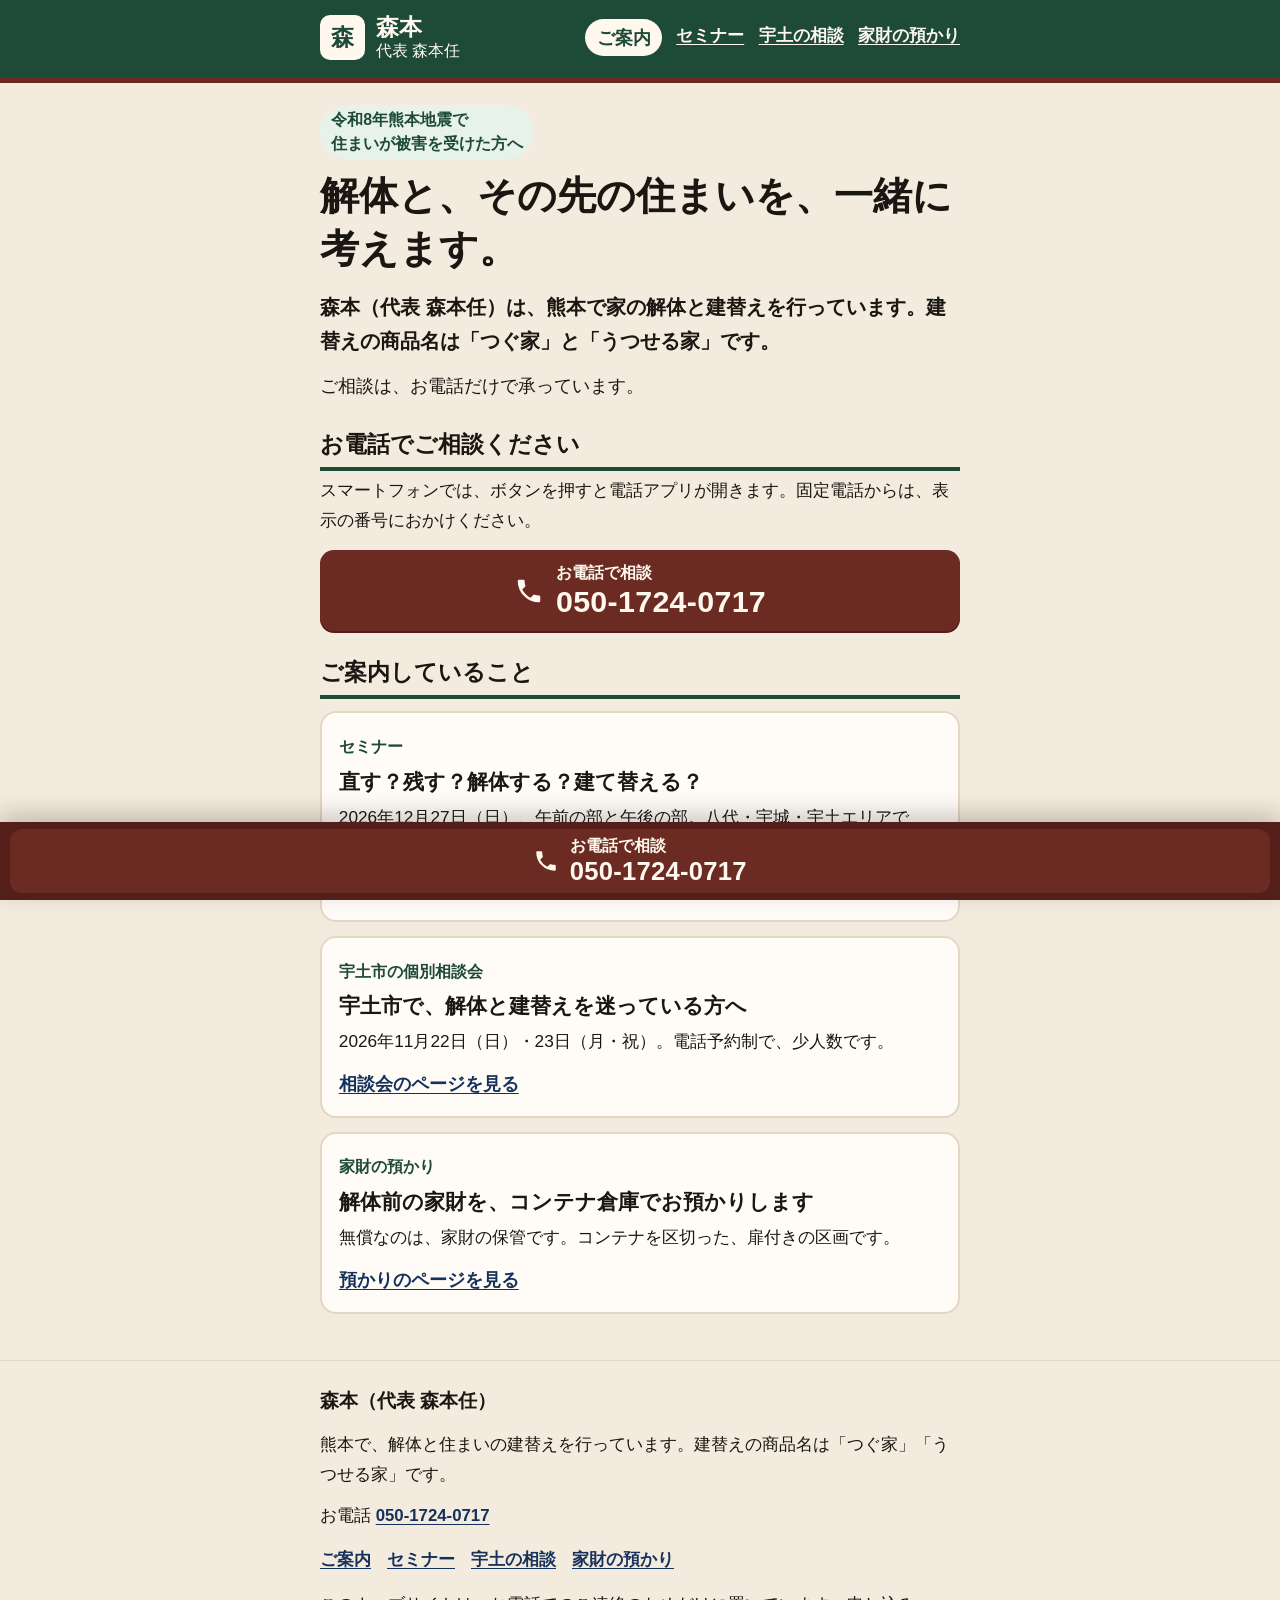
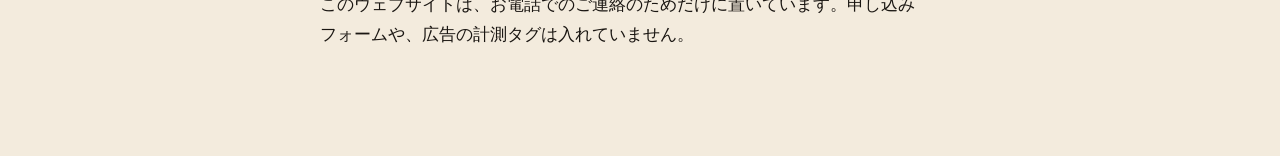
==== lp/index.html @ 6d5fef6c "Add mobile-first landing pages for Kumamoto rebuild ads Static phone-only pages for the seminar, Uto" ====
<!DOCTYPE html>
<html lang="ja">
<head>
  <meta charset="utf-8">
  <meta name="viewport" content="width=device-width, initial-scale=1">
  <meta name="format-detection" content="telephone=no, email=no, address=no">
  <meta name="robots" content="index, follow">
  <meta name="theme-color" content="#1E4A38">
  <meta name="description" content="令和8年熊本地震で被害を受けた住まいの、解体と建替え（つぐ家・うつせる家）のご相談です。森本（代表 森本任）。ご連絡はお電話のみ。050-1724-0717">
  <meta name="geo.region" content="JP-43">
  <meta name="geo.placename" content="熊本県">
  <title>森本｜熊本の住まいの再建（解体・建替え）</title>
  <link rel="canonical" href="https://morimoto811-alt.github.io/-/">
  <meta property="og:locale" content="ja_JP">
  <meta property="og:type" content="website">
  <meta property="og:site_name" content="森本">
  <meta property="og:title" content="森本｜熊本の住まいの再建（解体・建替え）">
  <meta property="og:description" content="令和8年熊本地震で被害を受けた住まいの、解体と建替え（つぐ家・うつせる家）のご相談です。森本（代表 森本任）。ご連絡はお電話のみ。050-1724-0717">
  <meta property="og:url" content="https://morimoto811-alt.github.io/-/">
  <meta property="og:image" content="https://morimoto811-alt.github.io/-/assets/og-home.png">
  <meta property="og:image:width" content="1200">
  <meta property="og:image:height" content="630">
  <meta property="og:image:alt" content="森本。住まいの再建。解体と建替えのご相談。つぐ家・うつせる家。電話 050-1724-0717">
  <meta name="twitter:card" content="summary_large_image">
  <meta name="twitter:title" content="森本｜熊本の住まいの再建（解体・建替え）">
  <meta name="twitter:description" content="令和8年熊本地震で被害を受けた住まいの、解体と建替え（つぐ家・うつせる家）のご相談です。ご連絡はお電話のみ。050-1724-0717">
  <meta name="twitter:image" content="https://morimoto811-alt.github.io/-/assets/og-home.png">
  <link rel="icon" href="assets/favicon.svg" type="image/svg+xml">
  <link rel="apple-touch-icon" href="assets/apple-touch.png">
  <link rel="stylesheet" href="assets/style.css?v=1">
</head>
<body>
  <a class="skip" href="#main">本文へ</a>
  <header class="site-header">
    <div class="wrap header-inner">
      <a class="brand" href="./">
        <span class="brand-mark" aria-hidden="true">森</span>
        <span class="brand-text">
          <span class="brand-name">森本</span>
          <span class="brand-sub">代表 森本任</span>
        </span>
      </a>
      <nav aria-label="ページ">
        <ul class="nav-list" role="list">
          <li><span aria-current="page">ご案内</span></li>
          <li><a href="seminar/">セミナー</a></li>
          <li><a href="uto/">宇土の相談</a></li>
          <li><a href="storage/">家財の預かり</a></li>
        </ul>
      </nav>
    </div>
  </header>

  <main id="main">
    <div class="wrap">
      <div class="page-hero">
        <p class="kicker">令和8年熊本地震で<br>住まいが被害を受けた方へ</p>
        <h1>解体と、その先の住まいを、一緒に考えます。</h1>
        <p class="lead">森本（代表 森本任）は、熊本で家の解体と建替えを行っています。建替えの商品名は「つぐ家」と「うつせる家」です。</p>
        <p>ご相談は、お電話だけで承っています。</p>
      </div>

      <section class="cta" aria-labelledby="call-title">
        <h2 id="call-title">お電話でご相談ください</h2>
        <p class="dial-help">スマートフォンでは、ボタンを押すと電話アプリが開きます。固定電話からは、表示の番号におかけください。</p>
        <a class="call-btn" href="tel:05017240717">
          <svg class="phone-icon" viewBox="0 0 24 24" width="30" height="30" aria-hidden="true" focusable="false">
            <path fill="currentColor" d="M6.62 10.79a15.05 15.05 0 0 0 6.59 6.59l2.2-2.2a1 1 0 0 1 1.01-.24 11.36 11.36 0 0 0 3.58.57 1 1 0 0 1 1 1V20a1 1 0 0 1-1 1A17 17 0 0 1 3 4a1 1 0 0 1 1-1h3.5a1 1 0 0 1 1 1c0 1.25.2 2.45.57 3.57a1 1 0 0 1-.25 1.02l-2.2 2.2z"/>
          </svg>
          <span class="call-btn-text">
            <span class="call-btn-kicker">お電話で相談</span>
            <span class="call-btn-number">050-1724-0717</span>
          </span>
        </a>
      </section>

      <section aria-labelledby="guide-title">
        <h2 id="guide-title">ご案内していること</h2>
        <div class="doors">
          <a class="door" href="seminar/">
            <span class="door-kicker">セミナー</span>
            <span class="door-title">直す？残す？解体する？建て替える？</span>
            <span class="door-text">2026年12月27日（日）、午前の部と午後の部。八代・宇城・宇土エリアです。詳細は調整中です。</span>
            <span class="door-more">セミナーのページを見る</span>
          </a>
          <a class="door" href="uto/">
            <span class="door-kicker">宇土市の個別相談会</span>
            <span class="door-title">宇土市で、解体と建替えを迷っている方へ</span>
            <span class="door-text">2026年11月22日（日）・23日（月・祝）。電話予約制で、少人数です。</span>
            <span class="door-more">相談会のページを見る</span>
          </a>
          <a class="door" href="storage/">
            <span class="door-kicker">家財の預かり</span>
            <span class="door-title">解体前の家財を、コンテナ倉庫でお預かりします</span>
            <span class="door-text">無償なのは、家財の保管です。コンテナを区切った、扉付きの区画です。</span>
            <span class="door-more">預かりのページを見る</span>
          </a>
        </div>
      </section>
    </div>
  </main>

  <footer class="site-footer">
    <div class="wrap">
      <p class="footer-name">森本（代表 森本任）</p>
      <p>熊本で、解体と住まいの建替えを行っています。建替えの商品名は「つぐ家」「うつせる家」です。</p>
      <p>お電話 <a class="num" href="tel:05017240717">050-1724-0717</a></p>
      <ul class="footer-nav" role="list">
        <li><a href="./">ご案内</a></li>
        <li><a href="seminar/">セミナー</a></li>
        <li><a href="uto/">宇土の相談</a></li>
        <li><a href="storage/">家財の預かり</a></li>
      </ul>
      <p class="footer-meta">このウェブサイトは、お電話でのご連絡のためだけに置いています。申し込みフォームや、広告の計測タグは入れていません。</p>
    </div>
  </footer>

  <div class="sticky-call">
    <a href="tel:05017240717">
      <svg class="phone-icon" viewBox="0 0 24 24" width="26" height="26" aria-hidden="true" focusable="false">
        <path fill="currentColor" d="M6.62 10.79a15.05 15.05 0 0 0 6.59 6.59l2.2-2.2a1 1 0 0 1 1.01-.24 11.36 11.36 0 0 0 3.58.57 1 1 0 0 1 1 1V20a1 1 0 0 1-1 1A17 17 0 0 1 3 4a1 1 0 0 1 1-1h3.5a1 1 0 0 1 1 1c0 1.25.2 2.45.57 3.57a1 1 0 0 1-.25 1.02l-2.2 2.2z"/>
      </svg>
      <span>
        <span class="sticky-kicker">お電話で相談</span>
        <span class="sticky-num">050-1724-0717</span>
      </span>
    </a>
  </div>
</body>
</html>
---- lp/assets/style.css ----
/* 森本 — shared styles for the housing-rebuild landing pages.
   Mobile first, large type, high contrast. No webfonts. */

:root {
  color-scheme: light;
  --ink: #1a1612;
  --ink-soft: #3a342c;
  --paper: #f3ebdd;
  --card: #fffcf7;
  --line: #e4d6c4;
  --forest: #1e4a38;
  --forest-soft: #e7f2ea;
  --brick: #6b2b22;
  --brick-deep: #541f18;
  --cream: #fff8ee;
  --notice: #fff4dc;
  --notice-line: #6b4a16;
  --link: #16325c;
  --focus: #1a1612;
  --focus-on-dark: #ffe08a;
  --font: "Hiragino Sans", "Hiragino Kaku Gothic ProN", "Noto Sans JP", "Yu Gothic Medium", "YuGothic", "Meiryo", sans-serif;
  --wrap: 40rem;
  --sticky-space: 6.25rem;
}

*,
*::before,
*::after {
  box-sizing: border-box;
}

html {
  -webkit-text-size-adjust: 100%;
}

body {
  margin: 0;
  background: var(--paper);
  color: var(--ink);
  font-family: var(--font);
  font-size: 1.125rem;
  line-height: 1.8;
  line-break: strict;
  padding-bottom: calc(var(--sticky-space) + env(safe-area-inset-bottom, 0px));
}

img,
svg {
  max-width: 100%;
  height: auto;
}

p,
h1,
h2,
ul,
ol,
dl,
figure {
  margin: 0;
}

p + p {
  margin-top: 0.7rem;
}

a {
  color: var(--link);
  text-underline-offset: 0.18em;
}

a:visited {
  color: var(--link);
}

:focus-visible {
  outline: 3px solid var(--focus);
  outline-offset: 3px;
}

.skip {
  position: absolute;
  left: 0.6rem;
  top: 0.5rem;
  transform: translateY(-200%);
  background: var(--card);
  color: var(--ink);
  font-weight: 800;
  padding: 0.45rem 0.8rem;
  z-index: 50;
}

.skip:focus {
  transform: none;
}

.wrap {
  width: min(var(--wrap), calc(100% - 2.25rem));
  margin-inline: auto;
}

.site-header {
  background: var(--forest);
  color: var(--cream);
  border-bottom: 6px solid var(--brick);
  padding: 0.85rem 0 0.95rem;
}

.site-header :focus-visible,
.sticky-call :focus-visible {
  outline-color: var(--focus-on-dark);
}

.header-inner {
  display: flex;
  flex-direction: column;
  gap: 0.75rem;
}

.brand {
  display: flex;
  align-items: center;
  gap: 0.7rem;
  color: var(--cream);
  text-decoration: none;
  width: fit-content;
}

.brand:visited {
  color: var(--cream);
}

.brand-mark {
  width: 2.8rem;
  height: 2.8rem;
  display: grid;
  place-items: center;
  flex: none;
  background: var(--cream);
  color: var(--forest);
  font-weight: 800;
  font-size: 1.45rem;
  line-height: 1;
  border-radius: 10px;
}

.brand-name {
  display: block;
  font-size: 1.45rem;
  font-weight: 800;
  line-height: 1.15;
}

.brand-sub {
  display: block;
  font-size: 1rem;
  font-weight: 500;
  line-height: 1.35;
}

.nav-list {
  display: flex;
  flex-wrap: wrap;
  gap: 0.45rem 0.9rem;
  list-style: none;
  margin: 0;
  padding: 0;
}

.nav-list a {
  color: var(--cream);
  font-weight: 700;
  font-size: 1.05rem;
}

.nav-list a:visited {
  color: var(--cream);
}

.nav-list [aria-current="page"] {
  display: inline-block;
  background: var(--cream);
  color: var(--forest);
  font-weight: 800;
  text-decoration: none;
  border-radius: 999px;
  padding: 0.15rem 0.7rem;
}

main {
  padding: 1.35rem 0 0.5rem;
}

main .wrap > * + * {
  margin-top: 1.65rem;
}

.kicker {
  display: inline-block;
  margin: 0 0 0.7rem;
  padding: 0.2rem 0.7rem;
  background: var(--forest-soft);
  color: var(--forest);
  font-weight: 800;
  font-size: 1rem;
  line-height: 1.5;
  border-radius: 999px;
}

h1 {
  font-size: clamp(1.85rem, 8vw, 2.45rem);
  line-height: 1.35;
  font-weight: 800;
  letter-spacing: 0;
}

.questions {
  font-size: clamp(2.05rem, 9vw, 2.8rem);
  line-height: 1.28;
}

.questions > span {
  display: block;
}

.q {
  color: var(--brick);
}

.keep {
  white-space: nowrap;
}

.lead {
  margin-top: 0.85rem;
  font-size: 1.28rem;
  font-weight: 700;
  line-height: 1.7;
}

h2 {
  font-size: 1.42rem;
  line-height: 1.4;
  font-weight: 800;
  margin: 0 0 0.8rem;
  padding-bottom: 0.35rem;
  border-bottom: 4px solid var(--forest);
}

.panel,
.campaign,
.people li,
.door {
  background: var(--card);
  border: 1px solid var(--line);
  border-radius: 16px;
}

.panel {
  padding: 0.35rem 1.05rem 0.45rem;
}

.panel + p,
.points + p {
  margin-top: 0.95rem;
}

.facts > div {
  padding: 0.85rem 0;
  border-top: 1px solid var(--line);
}

.facts > div:first-child {
  border-top: 0;
}

.facts dt {
  font-size: 1rem;
  font-weight: 800;
  color: var(--forest);
  line-height: 1.45;
}

.facts dd {
  margin: 0.15rem 0 0;
  font-size: 1.28rem;
  font-weight: 700;
  line-height: 1.55;
}

.note {
  display: block;
  margin-top: 0.25rem;
  font-size: 1.05rem;
  font-weight: 500;
  color: var(--ink);
  line-height: 1.6;
}

.notice {
  background: var(--notice);
  border: 3px solid var(--notice-line);
  border-radius: 14px;
  padding: 0.9rem 1rem 1rem;
  color: var(--ink);
}

.notice p {
  font-weight: 700;
  font-size: 1.12rem;
  line-height: 1.7;
}

.notice-label {
  font-size: 1.18rem;
  font-weight: 800;
}

.campaign {
  border: 2px solid var(--forest);
  padding: 1.1rem 1.05rem 1.05rem;
}

.campaign h2 {
  margin-bottom: 0.7rem;
}

.campaign-lead {
  font-size: 1.18rem;
  font-weight: 700;
}

.campaign-figure {
  margin: 0.55rem 0 0.9rem;
  font-size: clamp(1.85rem, 7.5vw, 2.35rem);
  font-weight: 800;
  line-height: 1.25;
}

.campaign-figure span {
  display: block;
  margin-top: 0.15rem;
  font-size: 1.3rem;
  line-height: 1.4;
}

.points {
  list-style: none;
  padding: 0;
  background: var(--card);
  border: 1px solid var(--line);
  border-radius: 16px;
  overflow: hidden;
}

.points li {
  padding: 0.95rem 1rem;
  font-size: 1.18rem;
  font-weight: 700;
  line-height: 1.55;
  border-bottom: 1px solid var(--line);
}

.points li:last-child {
  border-bottom: 0;
}

.people {
  list-style: none;
  padding: 0;
}

.people li + li {
  margin-top: 0.7rem;
}

.people li {
  padding: 0.9rem 1rem;
}

.name {
  display: block;
  font-size: 1.35rem;
  font-weight: 800;
  line-height: 1.4;
}

.role {
  display: block;
  margin-top: 0.12rem;
  font-size: 1.05rem;
  font-weight: 500;
  color: var(--ink-soft);
  line-height: 1.55;
}

.gift {
  background: var(--forest-soft);
  border-radius: 16px;
  padding: 1.1rem 1.05rem 1.15rem;
}

.gift h2 {
  border-bottom-color: var(--forest);
}

.gift-row {
  display: flex;
  gap: 0.85rem;
  align-items: flex-start;
}

.pict {
  width: 5.5rem;
  height: auto;
  flex: none;
  display: block;
}

.gift-limit {
  margin-top: 0.45rem;
  font-weight: 800;
  font-size: 1.15rem;
}

.photo {
  margin: 0.95rem 0 0;
}

.photo img {
  display: block;
  width: 100%;
  height: auto;
  border-radius: 14px;
  border: 1px solid var(--line);
}

.photo figcaption {
  margin-top: 0.55rem;
  font-size: 1.08rem;
  font-weight: 700;
  line-height: 1.65;
}

.cta h2 {
  margin-bottom: 0.35rem;
}

.dial-help {
  font-size: 1.05rem;
}

.call-btn {
  display: flex;
  align-items: center;
  justify-content: center;
  gap: 0.75rem;
  width: 100%;
  min-height: 4.8rem;
  margin-top: 0.85rem;
  padding: 0.75rem 1rem;
  border-radius: 14px;
  background: var(--brick);
  color: var(--cream);
  text-decoration: none;
  box-shadow: 0 2px 0 var(--brick-deep);
}

.call-btn:visited,
.sticky-call a:visited {
  color: var(--cream);
}

.call-btn:hover,
.sticky-call a:hover {
  background: var(--brick-deep);
}

.call-btn-text {
  text-align: left;
}

.call-btn-kicker,
.sticky-kicker {
  display: block;
  font-size: 1rem;
  font-weight: 700;
  line-height: 1.35;
}

.call-btn-number,
.sticky-num {
  display: block;
  font-weight: 800;
  letter-spacing: 0.01em;
  white-space: nowrap;
  line-height: 1.15;
}

.call-btn-number {
  font-size: clamp(1.45rem, 6.2vw, 1.9rem);
}

.phone-icon {
  flex: none;
}

.doors {
  display: grid;
  gap: 0.85rem;
}

.door {
  display: block;
  padding: 1.05rem 1.05rem 1rem;
  text-decoration: none;
  color: var(--ink);
  border-width: 2px;
}

.door:visited {
  color: var(--ink);
}

.door:hover,
.door:active {
  border-color: var(--forest);
}

.door-kicker {
  display: inline-block;
  color: var(--forest);
  font-weight: 800;
  font-size: 1rem;
}

.door-title {
  display: block;
  margin-top: 0.25rem;
  font-size: 1.32rem;
  font-weight: 800;
  line-height: 1.45;
}

.door-text {
  display: block;
  margin-top: 0.35rem;
  font-size: 1.08rem;
  font-weight: 500;
  line-height: 1.65;
}

.door-more {
  display: inline-block;
  margin-top: 0.75rem;
  color: var(--link);
  font-weight: 800;
  text-decoration: underline;
  text-underline-offset: 0.18em;
}

.site-footer {
  margin-top: 2.4rem;
  padding: 1.4rem 0 0.4rem;
  border-top: 1px solid var(--line);
  font-size: 1.05rem;
}

.footer-name {
  font-size: 1.2rem;
  font-weight: 800;
}

.footer-nav {
  display: flex;
  flex-wrap: wrap;
  gap: 0.4rem 1rem;
  list-style: none;
  padding: 0.85rem 0 0;
  margin: 0;
  font-weight: 700;
}

.footer-meta {
  margin-top: 0.9rem;
  color: var(--ink);
}

.num {
  white-space: nowrap;
  font-weight: 800;
}

.sticky-call {
  position: fixed;
  left: 0;
  right: 0;
  bottom: 0;
  z-index: 30;
  background: var(--brick-deep);
  padding: 0.45rem 0.65rem calc(0.45rem + env(safe-area-inset-bottom, 0px));
  box-shadow: 0 -8px 22px rgba(26, 22, 18, 0.22);
}

.sticky-call a {
  display: flex;
  align-items: center;
  justify-content: center;
  gap: 0.65rem;
  min-height: 3.5rem;
  padding: 0.4rem 0.75rem;
  border-radius: 12px;
  background: var(--brick);
  color: var(--cream);
  text-decoration: none;
}

.sticky-num {
  font-size: clamp(1.28rem, 5.5vw, 1.6rem);
}

@media (min-width: 48rem) {
  .header-inner {
    flex-direction: row;
    align-items: center;
    justify-content: space-between;
  }

  .nav-list {
    justify-content: flex-end;
    max-width: 28rem;
  }
}

@media (forced-colors: active) {
  .call-btn,
  .sticky-call a,
  .brand-mark,
  .notice,
  .campaign,
  .door {
    border: 2px solid ButtonText;
  }
}

@media print {
  body {
    padding-bottom: 0;
    background: #fff;
    color: #000;
  }

  .sticky-call,
  .skip {
    display: none !important;
  }

  .site-header {
    background: #fff;
    color: #000;
    border-bottom: 2px solid #000;
  }

  .site-header a,
  .site-header a:visited,
  .brand,
  .brand:visited,
  .brand-name,
  .brand-sub,
  .nav-list a,
  .nav-list a:visited {
    color: #000;
  }

  .brand-mark,
  .nav-list [aria-current="page"] {
    background: #fff;
    color: #000;
    border: 1px solid #000;
  }

  .call-btn,
  .call-btn:visited {
    background: #fff;
    color: #000;
    border: 2px solid #000;
    box-shadow: none;
  }

  .campaign,
  .notice,
  .gift,
  .panel,
  .people li,
  .photo,
  .door {
    break-inside: avoid;
  }
}
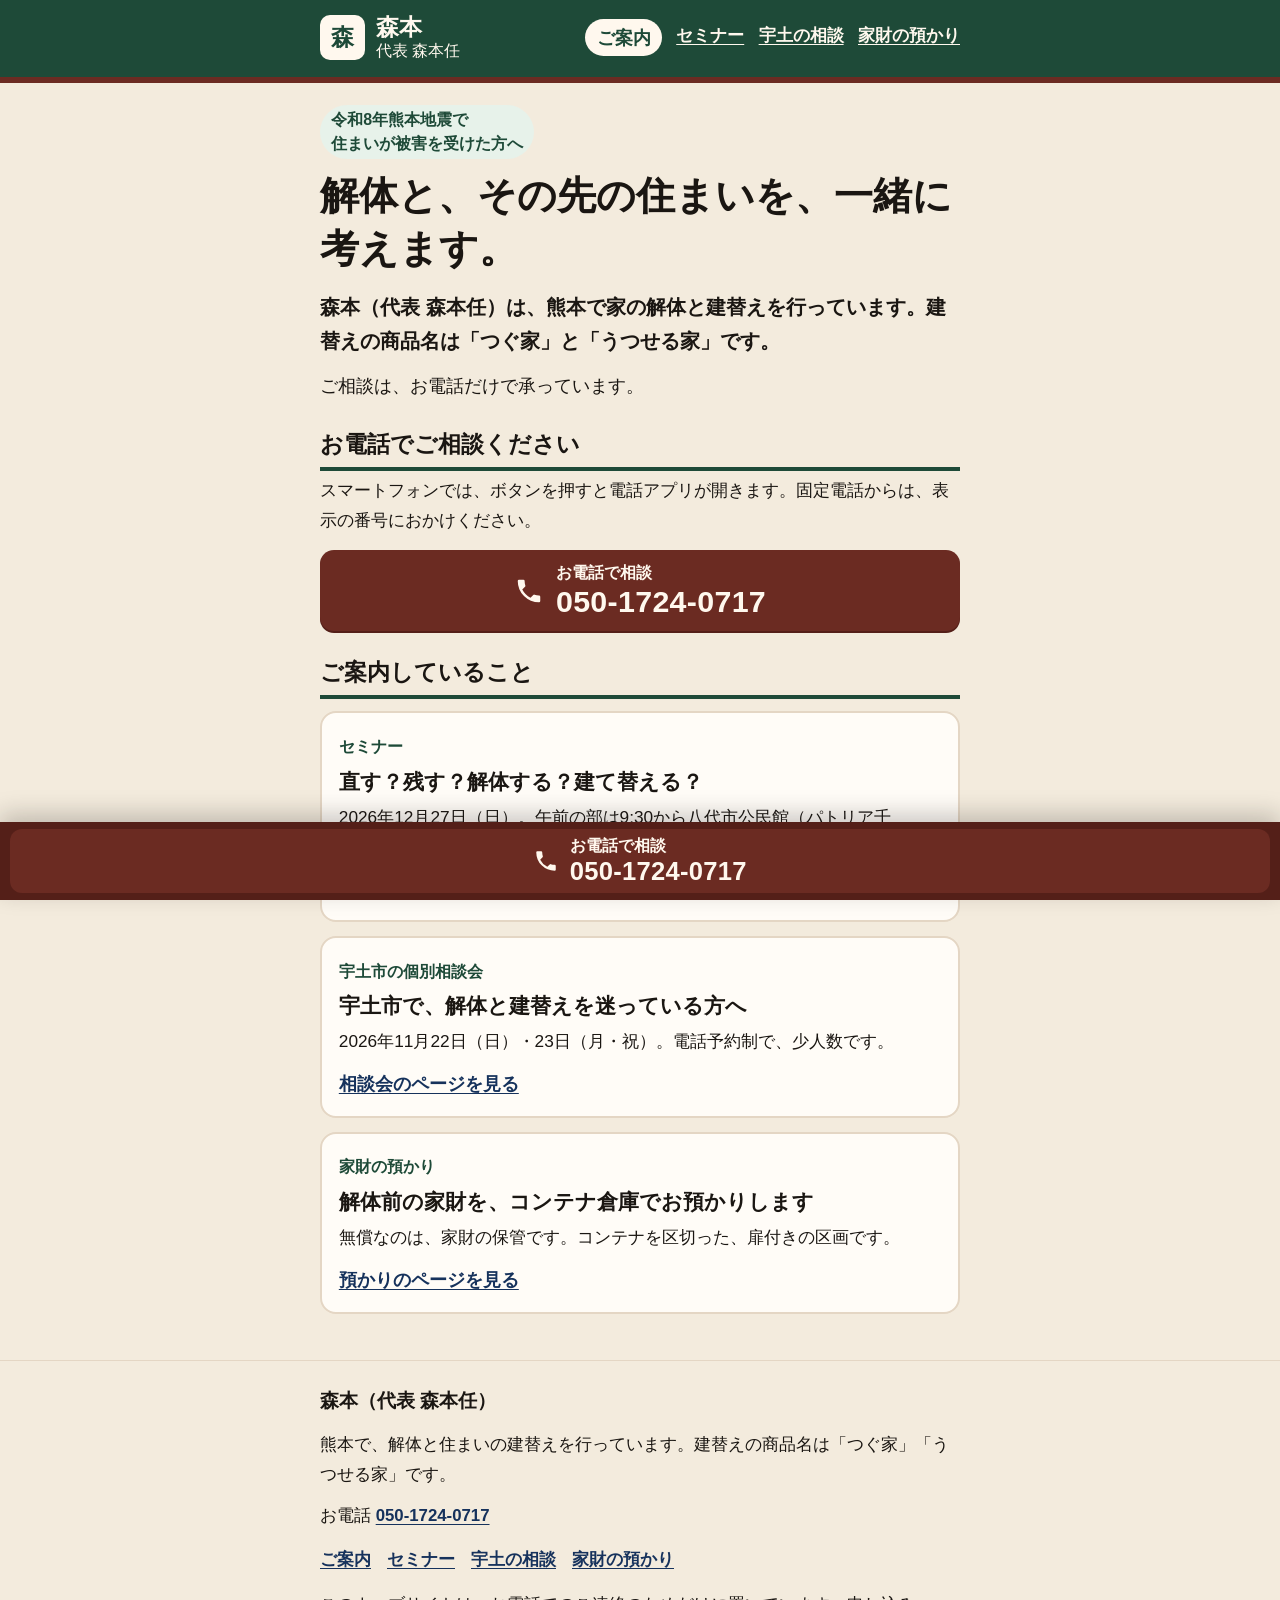
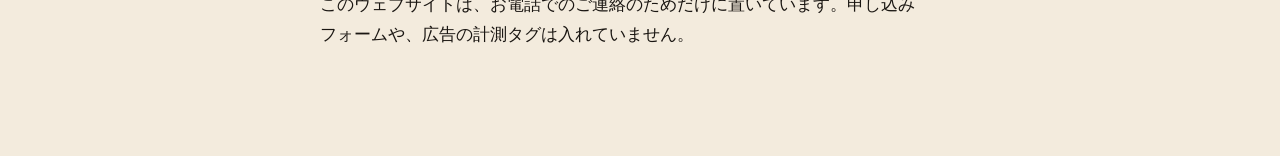
==== commit 8f3068ab: "Add seminar venues and optional form links The December 27 seminar now lists the morning and afterno" ====
--- a/lp/index.html
+++ b/lp/index.html
@@ -80,7 +80,7 @@
           <a class="door" href="seminar/">
             <span class="door-kicker">セミナー</span>
             <span class="door-title">直す？残す？解体する？建て替える？</span>
-            <span class="door-text">2026年12月27日（日）、午前の部と午後の部。八代・宇城・宇土エリアです。詳細は調整中です。</span>
+            <span class="door-text">2026年12月27日（日）。午前の部は9:30から八代市公民館（パトリア千丁）、午後の部は13:30から鏡文化センター。参加費無料・要事前登録。</span>
             <span class="door-more">セミナーのページを見る</span>
           </a>
           <a class="door" href="uto/">
--- a/lp/assets/style.css
+++ b/lp/assets/style.css
@@ -151,6 +151,11 @@
   line-height: 1.15;
 }
 
+.brand-institute .brand-name {
+  font-size: 1.12rem;
+  line-height: 1.35;
+}
+
 .brand-sub {
   display: block;
   font-size: 1rem;
@@ -467,12 +472,12 @@
 }
 
 .call-btn:visited,
-.sticky-call a:visited {
+.sticky-call a:not(.form-btn):visited {
   color: var(--cream);
 }
 
 .call-btn:hover,
-.sticky-call a:hover {
+.sticky-call a:not(.form-btn):hover {
   background: var(--brick-deep);
 }
 
@@ -503,6 +508,62 @@
 
 .phone-icon {
   flex: none;
+}
+
+.cta-actions {
+  display: grid;
+  gap: 0.7rem;
+  margin-top: 0.85rem;
+}
+
+.cta-actions .call-btn {
+  margin-top: 0;
+}
+
+.form-btn {
+  display: flex;
+  align-items: center;
+  justify-content: center;
+  width: 100%;
+  min-height: 4.8rem;
+  padding: 0.75rem 1rem;
+  border: 3px solid var(--forest);
+  border-radius: 14px;
+  background: var(--card);
+  color: var(--forest);
+  font-size: 1.2rem;
+  font-weight: 800;
+  line-height: 1.4;
+  text-align: center;
+  text-decoration: none;
+}
+
+.form-btn:visited {
+  color: var(--forest);
+}
+
+.form-btn:hover {
+  background: var(--forest-soft);
+}
+
+.form-btn[hidden] {
+  display: none !important;
+}
+
+.visually-hidden {
+  position: absolute;
+  width: 1px;
+  height: 1px;
+  padding: 0;
+  margin: -1px;
+  overflow: hidden;
+  clip: rect(0, 0, 0, 0);
+  white-space: nowrap;
+  border: 0;
+}
+
+body.has-form {
+  --sticky-space: 10.5rem;
 }
 
 .doors {
@@ -597,12 +658,14 @@
   right: 0;
   bottom: 0;
   z-index: 30;
+  display: grid;
+  gap: 0.45rem;
   background: var(--brick-deep);
   padding: 0.45rem 0.65rem calc(0.45rem + env(safe-area-inset-bottom, 0px));
   box-shadow: 0 -8px 22px rgba(26, 22, 18, 0.22);
 }
 
-.sticky-call a {
+.sticky-call a:not(.form-btn) {
   display: flex;
   align-items: center;
   justify-content: center;
@@ -615,6 +678,12 @@
   text-decoration: none;
 }
 
+.sticky-call .form-btn {
+  min-height: 3.2rem;
+  background: var(--cream);
+  color: var(--forest);
+}
+
 .sticky-num {
   font-size: clamp(1.28rem, 5.5vw, 1.6rem);
 }
@@ -629,6 +698,11 @@
   .nav-list {
     justify-content: flex-end;
     max-width: 28rem;
+  }
+
+  body.has-form .cta-actions {
+    grid-template-columns: 1fr 1fr;
+    align-items: stretch;
   }
 }
 
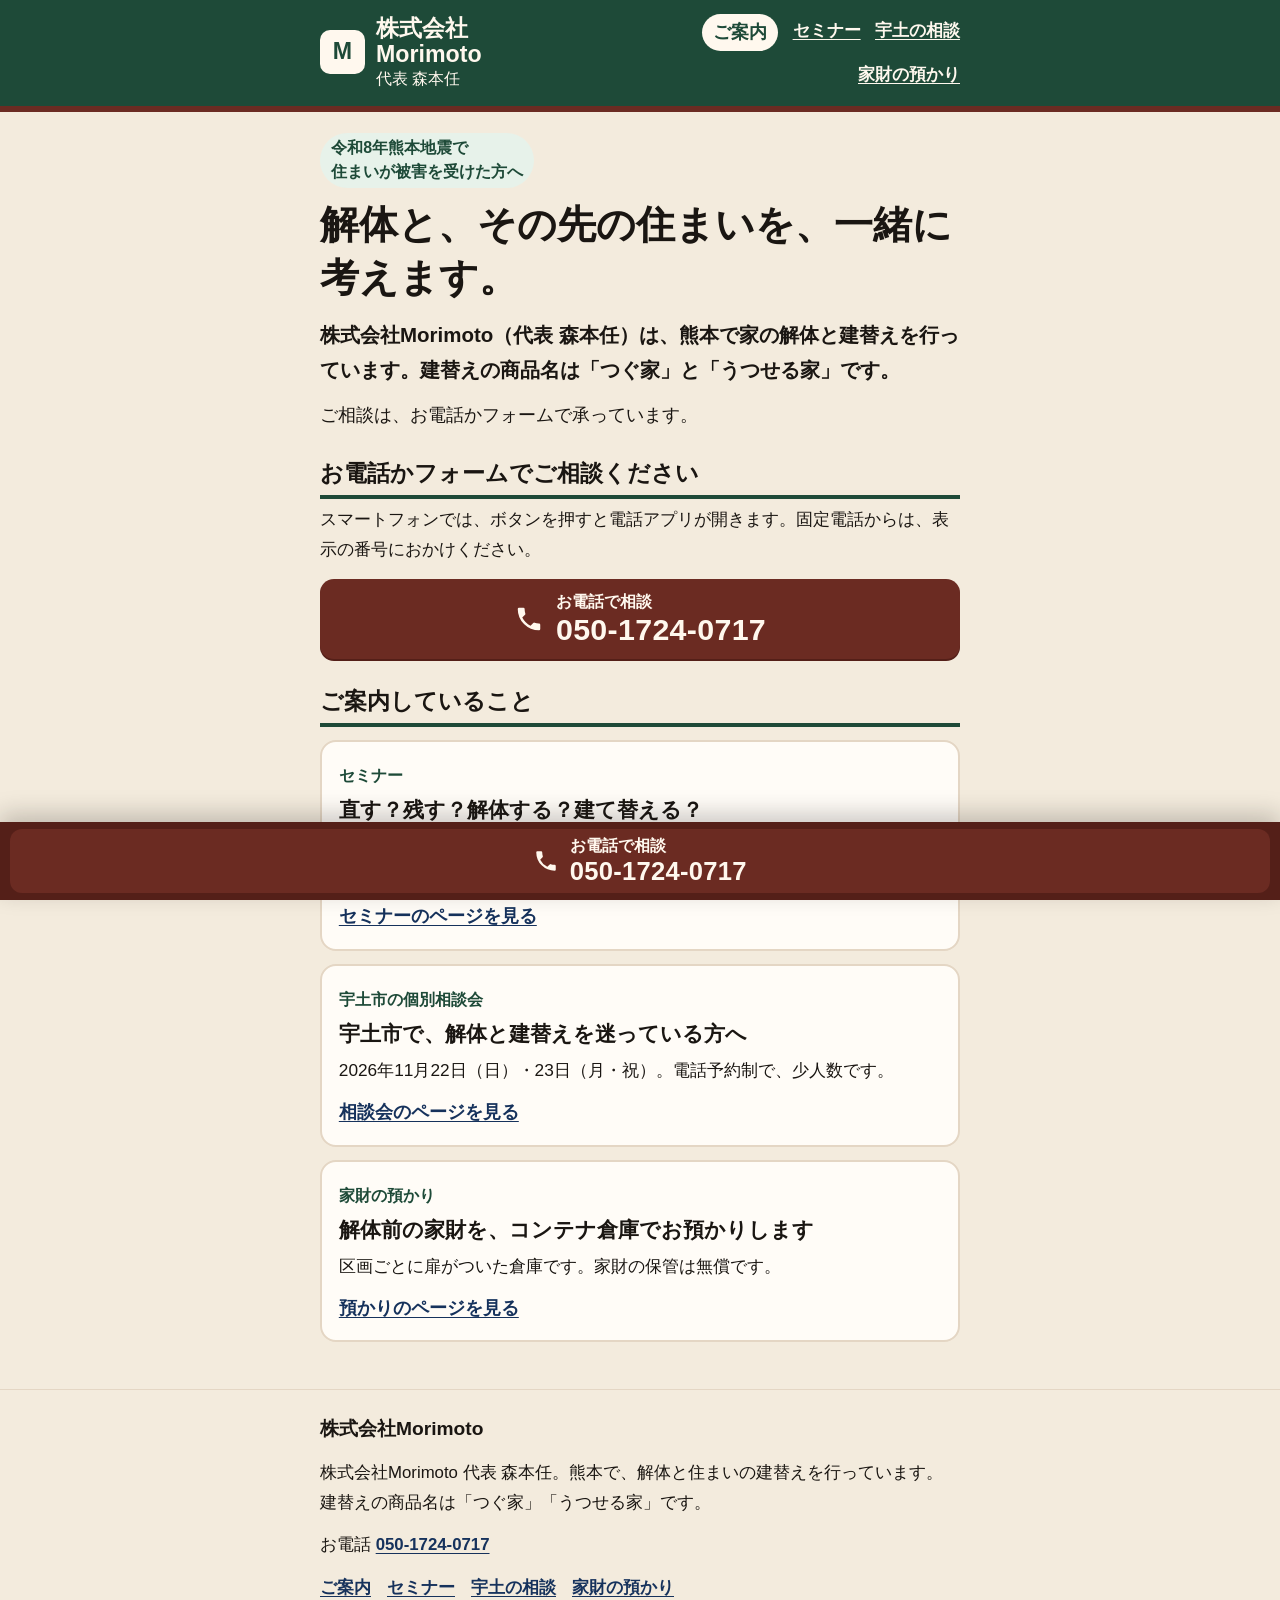
==== commit e6232e9c: "Align names and customer-facing wording Use 株式会社Morimoto on the Morimoto pages, separate Torii's tal" ====
--- a/lp/index.html
+++ b/lp/index.html
@@ -6,24 +6,24 @@
   <meta name="format-detection" content="telephone=no, email=no, address=no">
   <meta name="robots" content="index, follow">
   <meta name="theme-color" content="#1E4A38">
-  <meta name="description" content="令和8年熊本地震で被害を受けた住まいの、解体と建替え（つぐ家・うつせる家）のご相談です。森本（代表 森本任）。ご連絡はお電話のみ。050-1724-0717">
+  <meta name="description" content="令和8年熊本地震で被害を受けた住まいの、解体と建替え（つぐ家・うつせる家）のご相談です。株式会社Morimoto（代表 森本任）。お電話かフォームで。050-1724-0717">
   <meta name="geo.region" content="JP-43">
   <meta name="geo.placename" content="熊本県">
-  <title>森本｜熊本の住まいの再建（解体・建替え）</title>
+  <title>株式会社Morimoto｜熊本の住まいの再建（解体・建替え）</title>
   <link rel="canonical" href="https://morimoto811-alt.github.io/-/">
   <meta property="og:locale" content="ja_JP">
   <meta property="og:type" content="website">
-  <meta property="og:site_name" content="森本">
-  <meta property="og:title" content="森本｜熊本の住まいの再建（解体・建替え）">
-  <meta property="og:description" content="令和8年熊本地震で被害を受けた住まいの、解体と建替え（つぐ家・うつせる家）のご相談です。森本（代表 森本任）。ご連絡はお電話のみ。050-1724-0717">
+  <meta property="og:site_name" content="株式会社Morimoto">
+  <meta property="og:title" content="株式会社Morimoto｜熊本の住まいの再建（解体・建替え）">
+  <meta property="og:description" content="令和8年熊本地震で被害を受けた住まいの、解体と建替え（つぐ家・うつせる家）のご相談です。株式会社Morimoto（代表 森本任）。お電話かフォームで。050-1724-0717">
   <meta property="og:url" content="https://morimoto811-alt.github.io/-/">
   <meta property="og:image" content="https://morimoto811-alt.github.io/-/assets/og-home.png">
   <meta property="og:image:width" content="1200">
   <meta property="og:image:height" content="630">
-  <meta property="og:image:alt" content="森本。住まいの再建。解体と建替えのご相談。つぐ家・うつせる家。電話 050-1724-0717">
+  <meta property="og:image:alt" content="株式会社Morimoto。住まいの再建。解体と建替えのご相談。つぐ家・うつせる家。電話 050-1724-0717">
   <meta name="twitter:card" content="summary_large_image">
-  <meta name="twitter:title" content="森本｜熊本の住まいの再建（解体・建替え）">
-  <meta name="twitter:description" content="令和8年熊本地震で被害を受けた住まいの、解体と建替え（つぐ家・うつせる家）のご相談です。ご連絡はお電話のみ。050-1724-0717">
+  <meta name="twitter:title" content="株式会社Morimoto｜熊本の住まいの再建（解体・建替え）">
+  <meta name="twitter:description" content="令和8年熊本地震で被害を受けた住まいの、解体と建替え（つぐ家・うつせる家）のご相談です。お電話かフォームで。050-1724-0717">
   <meta name="twitter:image" content="https://morimoto811-alt.github.io/-/assets/og-home.png">
   <link rel="icon" href="assets/favicon.svg" type="image/svg+xml">
   <link rel="apple-touch-icon" href="assets/apple-touch.png">
@@ -34,9 +34,9 @@
   <header class="site-header">
     <div class="wrap header-inner">
       <a class="brand" href="./">
-        <span class="brand-mark" aria-hidden="true">森</span>
+        <span class="brand-mark" aria-hidden="true">M</span>
         <span class="brand-text">
-          <span class="brand-name">森本</span>
+          <span class="brand-name">株式会社Morimoto</span>
           <span class="brand-sub">代表 森本任</span>
         </span>
       </a>
@@ -56,12 +56,12 @@
       <div class="page-hero">
         <p class="kicker">令和8年熊本地震で<br>住まいが被害を受けた方へ</p>
         <h1>解体と、その先の住まいを、一緒に考えます。</h1>
-        <p class="lead">森本（代表 森本任）は、熊本で家の解体と建替えを行っています。建替えの商品名は「つぐ家」と「うつせる家」です。</p>
-        <p>ご相談は、お電話だけで承っています。</p>
+        <p class="lead">株式会社Morimoto（代表 森本任）は、熊本で家の解体と建替えを行っています。建替えの商品名は「つぐ家」と「うつせる家」です。</p>
+        <p>ご相談は、お電話かフォームで承っています。</p>
       </div>
 
       <section class="cta" aria-labelledby="call-title">
-        <h2 id="call-title">お電話でご相談ください</h2>
+        <h2 id="call-title">お電話かフォームでご相談ください</h2>
         <p class="dial-help">スマートフォンでは、ボタンを押すと電話アプリが開きます。固定電話からは、表示の番号におかけください。</p>
         <a class="call-btn" href="tel:05017240717">
           <svg class="phone-icon" viewBox="0 0 24 24" width="30" height="30" aria-hidden="true" focusable="false">
@@ -92,7 +92,7 @@
           <a class="door" href="storage/">
             <span class="door-kicker">家財の預かり</span>
             <span class="door-title">解体前の家財を、コンテナ倉庫でお預かりします</span>
-            <span class="door-text">無償なのは、家財の保管です。コンテナを区切った、扉付きの区画です。</span>
+            <span class="door-text">区画ごとに扉がついた倉庫です。家財の保管は無償です。</span>
             <span class="door-more">預かりのページを見る</span>
           </a>
         </div>
@@ -102,8 +102,8 @@
 
   <footer class="site-footer">
     <div class="wrap">
-      <p class="footer-name">森本（代表 森本任）</p>
-      <p>熊本で、解体と住まいの建替えを行っています。建替えの商品名は「つぐ家」「うつせる家」です。</p>
+      <p class="footer-name">株式会社Morimoto</p>
+      <p>株式会社Morimoto 代表 森本任。熊本で、解体と住まいの建替えを行っています。建替えの商品名は「つぐ家」「うつせる家」です。</p>
       <p>お電話 <a class="num" href="tel:05017240717">050-1724-0717</a></p>
       <ul class="footer-nav" role="list">
         <li><a href="./">ご案内</a></li>
@@ -111,7 +111,6 @@
         <li><a href="uto/">宇土の相談</a></li>
         <li><a href="storage/">家財の預かり</a></li>
       </ul>
-      <p class="footer-meta">このウェブサイトは、お電話でのご連絡のためだけに置いています。申し込みフォームや、広告の計測タグは入れていません。</p>
     </div>
   </footer>
 
--- a/lp/assets/style.css
+++ b/lp/assets/style.css
@@ -405,8 +405,15 @@
   padding: 1.1rem 1.05rem 1.15rem;
 }
 
-.gift h2 {
+.gift h2,
+.gift h3 {
   border-bottom-color: var(--forest);
+}
+
+.gift h3 {
+  margin: 0.8rem 0 0.45rem;
+  font-size: 1.25rem;
+  line-height: 1.4;
 }
 
 .gift-row {
@@ -563,7 +570,225 @@
 }
 
 body.has-form {
-  --sticky-space: 10.5rem;
+  --sticky-space: 7.6rem;
+}
+
+body.page-lp.has-form {
+  --sticky-space: 0.75rem;
+}
+
+body.page-lp.sticky-on {
+  --sticky-space: 4.75rem;
+}
+
+body.page-lp .brand-company .brand-sub {
+  font-size: 0.8125rem;
+  line-height: 1.3;
+}
+
+body.page-lp .site-header {
+  padding: 0.4rem 0 0.45rem;
+}
+
+body.page-lp .header-inner {
+  gap: 0.35rem;
+}
+
+body.page-lp .brand-mark {
+  width: 2.15rem;
+  height: 2.15rem;
+  font-size: 1.1rem;
+  border-radius: 8px;
+}
+
+body.page-lp .brand-name,
+body.page-lp .brand-institute .brand-name {
+  font-size: 1rem;
+  line-height: 1.3;
+}
+
+body.page-lp .brand-sub {
+  font-size: 0.95rem;
+}
+
+body.page-lp .nav-list {
+  flex-wrap: wrap;
+  gap: 0.35rem 0.7rem;
+}
+
+body.page-lp .nav-list a,
+body.page-lp .nav-list [aria-current="page"] {
+  font-size: 1rem;
+  white-space: nowrap;
+}
+
+body.page-lp main {
+  padding-top: 0.7rem;
+}
+
+body.page-lp .hero .kicker {
+  margin-bottom: 0.35rem;
+}
+
+.hero-fact {
+  margin: 0.45rem 0 0;
+  font-size: 1.05rem;
+  font-weight: 800;
+  line-height: 1.5;
+}
+
+body.page-lp .hero h1 {
+  font-size: clamp(1.55rem, 6.6vw, 2.15rem);
+}
+
+body.page-lp .hero .questions {
+  display: grid;
+  grid-template-columns: 1fr 1fr;
+  gap: 0.1rem 0.5rem;
+  font-size: clamp(1.4rem, 6.3vw, 1.9rem);
+  line-height: 1.25;
+}
+
+body.page-lp .hero .lead {
+  margin-top: 0.4rem;
+  font-size: 1.08rem;
+  line-height: 1.55;
+}
+
+body.page-lp .hero .cta-actions {
+  margin-top: 0.6rem;
+  gap: 0.45rem;
+}
+
+body.page-lp .hero .call-btn,
+body.page-lp .hero .form-btn {
+  min-height: 3.35rem;
+  padding: 0.45rem 0.75rem;
+}
+
+body.page-lp .hero .call-btn-number {
+  font-size: 1.35rem;
+}
+
+body.page-lp .sticky-call {
+  grid-template-columns: 1fr;
+  align-items: stretch;
+  height: calc(64px + env(safe-area-inset-bottom, 0px));
+  padding: 6px 8px calc(6px + env(safe-area-inset-bottom, 0px));
+  gap: 8px;
+  box-shadow: 0 -4px 16px rgba(26, 22, 18, 0.18);
+  transform: translateY(110%);
+  visibility: hidden;
+  pointer-events: none;
+}
+
+body.page-lp .sticky-call.is-visible {
+  transform: none;
+  visibility: visible;
+  pointer-events: auto;
+}
+
+body.page-lp.has-form .sticky-call {
+  grid-template-columns: 1.25fr 1fr;
+}
+
+body.page-lp .sticky-call a:not(.form-btn),
+body.page-lp .sticky-call .form-btn {
+  min-height: 0;
+  height: 52px;
+  margin: 0;
+  padding: 0.15rem 0.45rem;
+  font-size: 1rem;
+  line-height: 1.15;
+}
+
+body.page-lp .sticky-call .sticky-kicker {
+  position: absolute;
+  width: 1px;
+  height: 1px;
+  padding: 0;
+  margin: -1px;
+  overflow: hidden;
+  clip: rect(0, 0, 0, 0);
+  white-space: nowrap;
+  border: 0;
+}
+
+body.page-lp .sticky-num {
+  font-size: 1.05rem;
+}
+
+body.page-lp .sticky-call .phone-icon {
+  width: 22px;
+  height: 22px;
+}
+
+@media (prefers-reduced-motion: reduce) {
+  body.page-lp .sticky-call {
+    transition: none;
+  }
+}
+
+.steps {
+  list-style: none;
+  margin: 0;
+  padding: 0;
+  counter-reset: step;
+  background: var(--card);
+  border: 1px solid var(--line);
+  border-radius: 16px;
+}
+
+.steps li {
+  position: relative;
+  counter-increment: step;
+  padding: 0.85rem 1rem 0.85rem 3.1rem;
+  border-bottom: 1px solid var(--line);
+  font-size: 1.12rem;
+  font-weight: 700;
+  line-height: 1.55;
+}
+
+.steps li:last-child {
+  border-bottom: 0;
+}
+
+.steps li::before {
+  content: counter(step);
+  position: absolute;
+  left: 0.75rem;
+  top: 0.85rem;
+  width: 1.7rem;
+  height: 1.7rem;
+  display: grid;
+  place-items: center;
+  border-radius: 50%;
+  background: var(--forest);
+  color: var(--cream);
+  font-size: 1rem;
+  line-height: 1;
+}
+
+.faq {
+  display: grid;
+  gap: 0.7rem;
+}
+
+.faq article {
+  background: var(--card);
+  border: 1px solid var(--line);
+  border-radius: 14px;
+  padding: 0.85rem 1rem 1rem;
+}
+
+.faq h3 {
+  margin: 0;
+  font-size: 1.15rem;
+  line-height: 1.45;
+}
+
+.faq p {
+  margin-top: 0.35rem;
 }
 
 .doors {
@@ -704,6 +929,11 @@
     grid-template-columns: 1fr 1fr;
     align-items: stretch;
   }
+
+  body.page-lp .nav-list {
+    overflow: visible;
+    flex-wrap: wrap;
+  }
 }
 
 @media (forced-colors: active) {
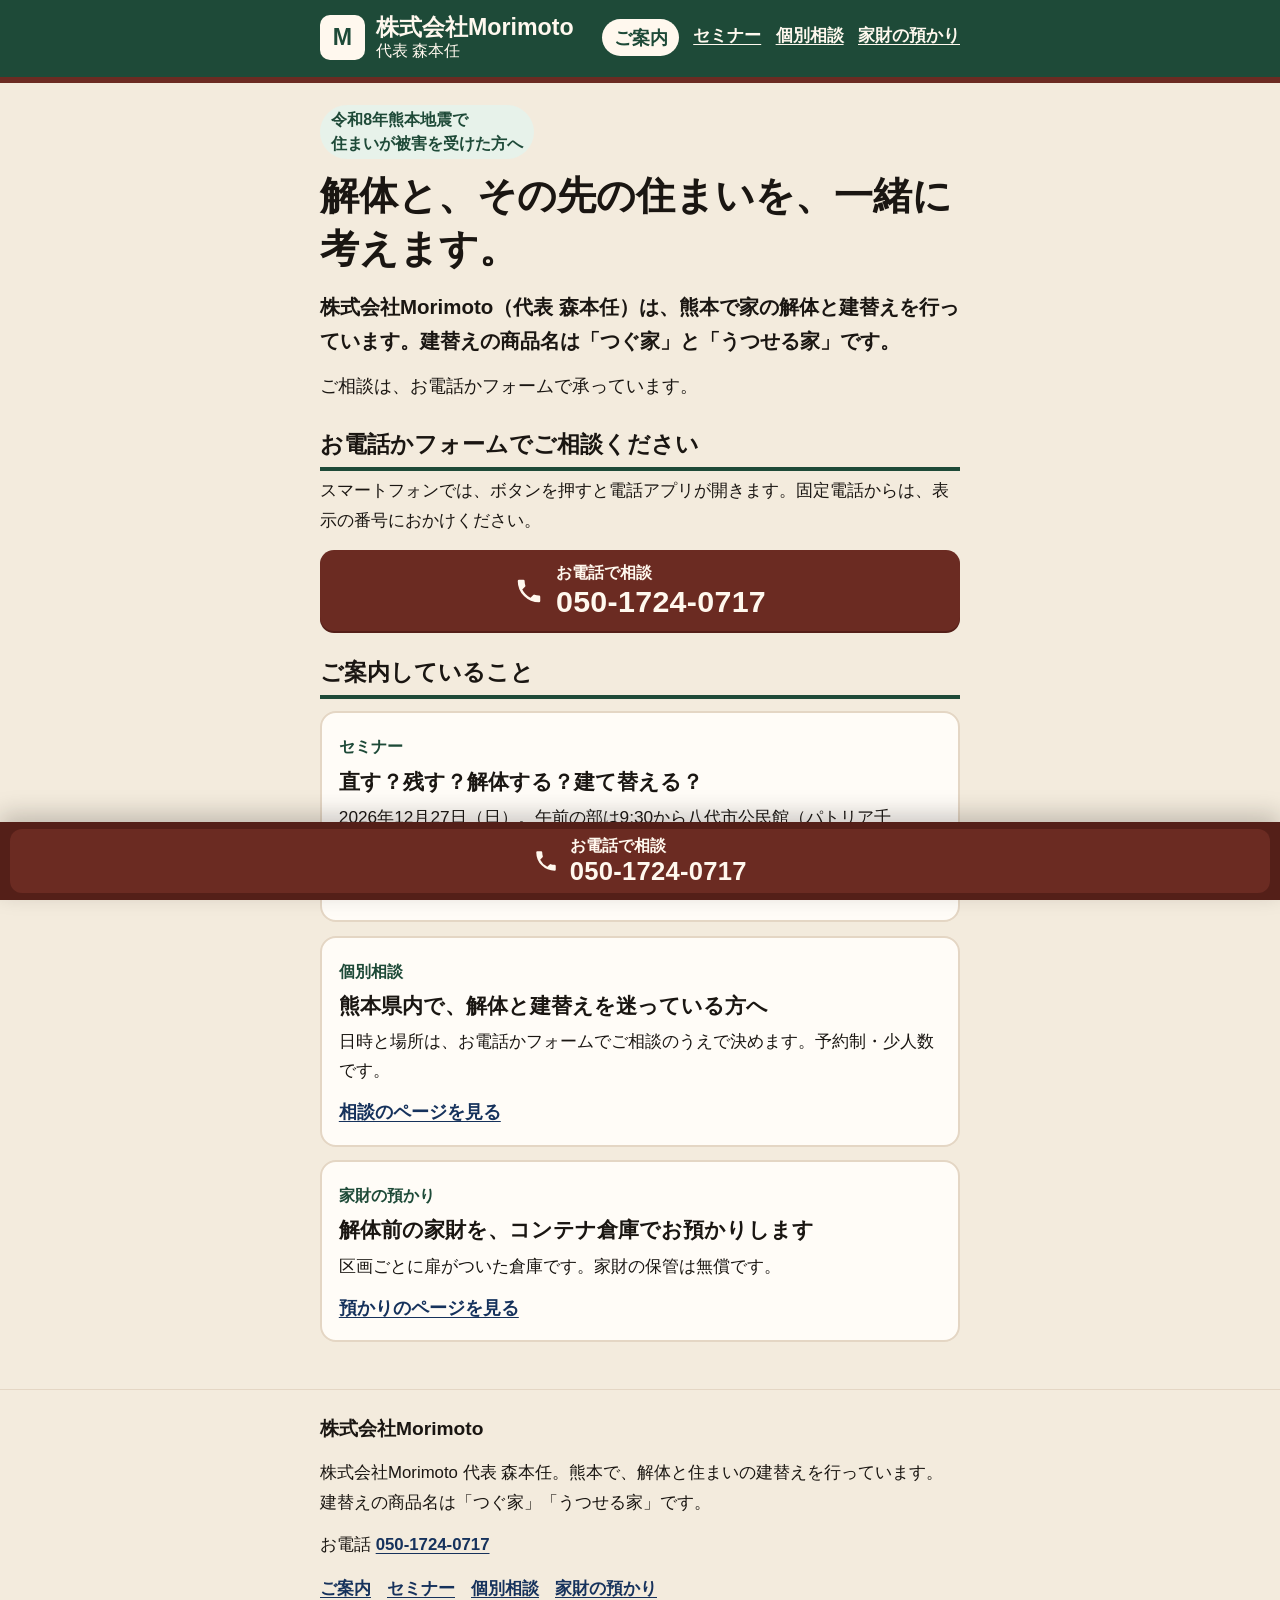
==== commit 22d0e73d: "Turn the Uto page into a Kumamoto consultation page Add lp/consult with an allowlisted area paramete" ====
--- a/lp/index.html
+++ b/lp/index.html
@@ -44,7 +44,7 @@
         <ul class="nav-list" role="list">
           <li><span aria-current="page">ご案内</span></li>
           <li><a href="seminar/">セミナー</a></li>
-          <li><a href="uto/">宇土の相談</a></li>
+          <li><a href="consult/">個別相談</a></li>
           <li><a href="storage/">家財の預かり</a></li>
         </ul>
       </nav>
@@ -83,11 +83,11 @@
             <span class="door-text">2026年12月27日（日）。午前の部は9:30から八代市公民館（パトリア千丁）、午後の部は13:30から鏡文化センター。参加費無料・要事前登録。</span>
             <span class="door-more">セミナーのページを見る</span>
           </a>
-          <a class="door" href="uto/">
-            <span class="door-kicker">宇土市の個別相談会</span>
-            <span class="door-title">宇土市で、解体と建替えを迷っている方へ</span>
-            <span class="door-text">2026年11月22日（日）・23日（月・祝）。電話予約制で、少人数です。</span>
-            <span class="door-more">相談会のページを見る</span>
+          <a class="door" href="consult/">
+            <span class="door-kicker">個別相談</span>
+            <span class="door-title">熊本県内で、解体と建替えを迷っている方へ</span>
+            <span class="door-text">日時と場所は、お電話かフォームでご相談のうえで決めます。予約制・少人数です。</span>
+            <span class="door-more">相談のページを見る</span>
           </a>
           <a class="door" href="storage/">
             <span class="door-kicker">家財の預かり</span>
@@ -108,7 +108,7 @@
       <ul class="footer-nav" role="list">
         <li><a href="./">ご案内</a></li>
         <li><a href="seminar/">セミナー</a></li>
-        <li><a href="uto/">宇土の相談</a></li>
+        <li><a href="consult/">個別相談</a></li>
         <li><a href="storage/">家財の預かり</a></li>
       </ul>
     </div>
